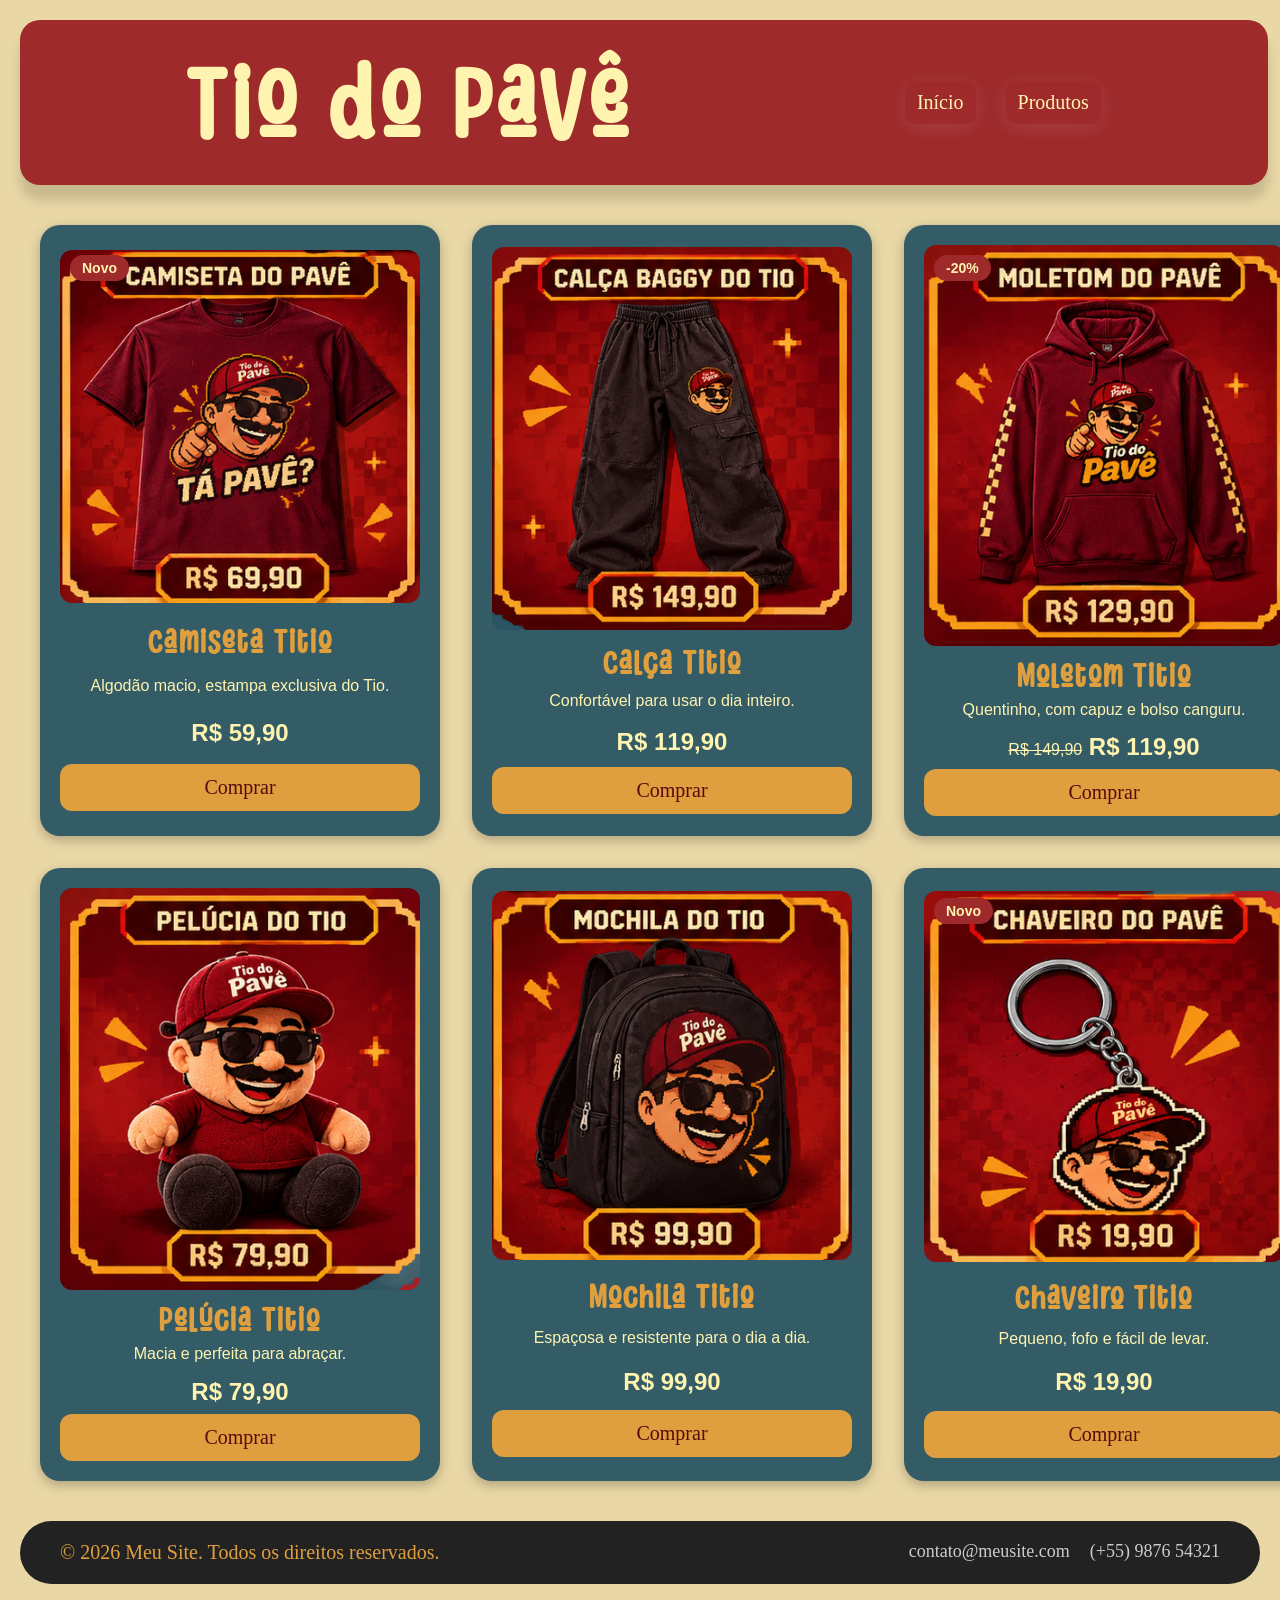
==== Produtos.html @ 4d3f7e50 "Finalização da estilização e do projeto" ====
<!DOCTYPE html>
<html lang="pt-BR">
<head>
    <meta charset="UTF-8">
    <meta name="viewport" content="width=device-width, initial-scale=1.0">
    <link rel="stylesheet" href="./Style/style.css">
    <title>Produtos</title>
</head>
<body>
    <header class="cabecalho">
        <h1 class="titulo">Tio do Pavê </h1>
        <nav>
            <a class="caixa-menu" href="index.html">Início</a>
            <a class="caixa-menu" href="Produtos.html">Produtos</a>
          
        </nav>
    </header>

    <section class="produtos">

        <div class="produto">
            <div class="selo">Novo</div>
            <img src="./img/Camiseta Titio.png" alt="Camiseta Tio">
            <h3 class="produto-nome">Camiseta Titio</h3>
            <p class="produto-descricao">Algodão macio, estampa exclusiva do Tio.</p>
            <p class="produto-preco">R$ 59,90</p>
            <a class="produto-botao" href="Contato.html">Comprar</a>
        </div>

        <div class="produto">
            <img src="./img/Calça Titio.png" alt="Calça Tio">
            <h3 class="produto-nome">Calça Titio</h3>
            <p class="produto-descricao">Confortável para usar o dia inteiro.</p>
            <p class="produto-preco">R$ 119,90</p>
            <a class="produto-botao" href="Contato.html">Comprar</a>
        </div>

        <div class="produto">
            <div class="selo">-20%</div>
            <img src="./img/Moletom TItio.png" alt="Moletom Tio">
            <h3 class="produto-nome">Moletom Titio</h3>
            <p class="produto-descricao">Quentinho, com capuz e bolso canguru.</p>
            <p class="produto-preco"><s>R$ 149,90</s> R$ 119,90</p>
            <a class="produto-botao" href="Contato.html">Comprar</a>
        </div>

        <div class="produto">
            <img src="./img/Pelucia TItio.png" alt="Pelucia Tio">
            <h3 class="produto-nome">Pelúcia Titio</h3>
            <p class="produto-descricao">Macia e perfeita para abraçar.</p>
            <p class="produto-preco">R$ 79,90</p>
            <a class="produto-botao" href="Contato.html">Comprar</a>
        </div>

        <div class="produto">
            <img src="./img/Mochila titio.png" alt="Mochila Tio">
            <h3 class="produto-nome">Mochila Titio</h3>
            <p class="produto-descricao">Espaçosa e resistente para o dia a dia.</p>
            <p class="produto-preco">R$ 99,90</p>
            <a class="produto-botao" href="Contato.html">Comprar</a>
        </div>

        <div class="produto">
            <div class="selo">Novo</div>
            <img src="./img/Chaveiro Titio.png" alt="Chaveiro Tio">
            <h3 class="produto-nome">Chaveiro Titio</h3>
            <p class="produto-descricao">Pequeno, fofo e fácil de levar.</p>
            <p class="produto-preco">R$ 19,90</p>
            <a class="produto-botao" href="Contato.html">Comprar</a>
        </div>

    </section>

     <footer class="rodape-linha">
  <p class="roda">© 2026 Meu Site. Todos os direitos reservados.</p>

  <div class="contato">
    <a href="mailto:contato@meusite.com"> contato@meusite.com</a>
    <a href="tel:+ 55 15 987654321"> (+55) 9876 54321 </a>
  </div>
</body>
</html>
---- Style/style.css ----
* {
    box-sizing: border-box;
}

@font-face {
    font-family: billzinho;
    src: url(../fonts/Super\ Chips.ttf);
}


body {
    margin: 0;
    font-family: Arial, sans-serif;
    background-color: #e9d8a6;
}

.cabecalho {
    display: flex;
    align-items: center;
    justify-content: space-around;
    padding: 36px 32px;
    background-color: #9e2a2b;
    width: 97.5%;
    border-radius: 20px 20px 20px 20px;
    margin: 20px 20px 20px 20px;
    box-shadow: 0 15px 12px rgba(0, 0, 0, 0.15);

}

.caixa-menu {
    color: #fff3b0;
    text-decoration: none;
    padding: 10px 12px;
    border-radius: 10px;
    transition: 0.2s;
    box-shadow: 0 4px 20px rgba(255, 255, 255, 0.104);


}

.caixa-menu:hover {
    background: #fff3b0;
    color: black;
    transform: translateY(-4px);
    box-shadow: 0 12px 24px rgba(0, 0, 0, 0.4);
}

.titulo {
    font-family: billzinho;
    font-size: 78px;
    color: #fff3b0;
    margin: 0;
    letter-spacing: 7px;


}

.titulo:hover {
    transform: translateY(-4px);
    box-shadow: 0 12px 24px rgba(0, 0, 0, 0.4);
}

.cabecalho nav {
    display: flex;
    gap: 30px;
}

.cabecalho nav a {
    color: #fff3b0;
    text-decoration: none;
    ;
    font-size: 20px;
    font-family: fantasy;
}

p {
    color: #fff3b0;
    font-size: 20px;
    text-align: center;

}

.container {
    display: flex;
    padding: 10px;
    gap: 12px;
    border-radius: 20px 20px 20px 20px;
    margin: 20px 20px 20px 20px;
    flex-direction: column;
    flex: 1;


}




.card {
    display: flex;
    background: #335c67;
    color: white;
    padding: 20px;
    gap: 30px;
    border-radius: 20px;
    box-shadow: 0 4px 12px rgba(2, 24, 171, 0.3);
    transition: box-shadow .2s, transform .2s;

}


.card:hover {
    transform: translateY(-4px);
    box-shadow: 0 12px 24px rgba(0, 0, 0, 0.4);
}



.intro {
    display: flex;
    align-items: center;
    gap: 40px;
    padding: 40px;
}


.titio {
    display: flex;
    align-items: center;
    gap: 40px;
    padding: 40px;

}


.img {
    width: 900px;
    height: auto;
    border-radius: 12px;
    box-shadow: 0 12px 12px rgba(255, 0, 0, 0.3);
    transition: box-shadow .2s, transform .2s;

}


.img:hover {
    transform: translateY(-4px);
    box-shadow: 0 12px 24px rgba(255, 0, 0, 0.4);
}


.pai {
    flex: 1;
}

.titu {
    color: #e09f3e;
    font-family: billzinho;
    letter-spacing: 3px;

}

hr {
    border: none;
    border-top: 1px solid #000000;
    margin: 1110px 0;

}


.rodape-linha {
    display: flex;
    justify-content: space-between;
    align-items: flex-start;
    flex-wrap: wrap;
    gap: 19px;
    background: #222;
    color: #ece7e7;
    padding: 20px 40px;
    font-size: 18px;
    font-family: italic;

    border-radius: 50px 50px 50px 50px;
    margin: 20px 20px 20px 20px;

}

.rodape-linha p {
    margin: 0px;
}

.contato,
.rodape-linha nav {
    display: flex;
    gap: 20px;
}

.rodape-linha a {
    color: #ccc;
    text-decoration: none;
}

.rodape-linha a:hover {
    color: #fff;
}


.roda {
    color: #e09f3e;
}




.produtos {
    display: grid;
    grid-template-columns: repeat(3, 1fr);
    gap: 32px;
    max-width: 1400px;
    margin: 40px auto;
    padding: 0 40px;
}

.produto {
    position: relative;
    display: flex;
    justify-content: space-around;
    flex-direction: column;
    gap: 8px;
    width: 400px;
    background: #335c67;
    padding: 20px;
    border-radius: 20px;
    box-shadow: 0 4px 12px rgba(0, 0, 0, 0.25);
    transition: box-shadow .2s, transform .2s;
}

.produto:hover {
    transform: translateY(-4px);
    box-shadow: 0 12px 24px rgba(0, 0, 0, 0.4);
}

.produto img {
    width: 100%;
    background: #fff3b0;
    border-radius: 12px;
    margin-bottom: 6px;
    transition: transform .3s;
}



.selo {
    position: absolute;
    top: 30px;
    left: 30px;
    z-index: 1;
    padding: 5px 12px;
    border-radius: 999px;
    background: #9e2a2b;
    color: #fff3b0;
    font-size: 14px;
    font-weight: bold;
    font-family: Arial, sans-serif;
}

.produto-nome {
    margin: 0;
    color: #e09f3e;
    font-family: billzinho;
    font-size: 26px;
    letter-spacing: 2px;
    text-align: center;
}

.produto-descricao {
    margin: 0;
    font-size: 16px;
    line-height: 1.4;
}

.produto-preco {
    margin: 4px 0 0 0;
    font-size: 24px;
    font-weight: bold;
}

.produto-preco s {
    font-size: 16px;
    font-weight: normal;

}

.produto-botao {
    padding: 12px;
    border-radius: 12px;
    background: #e09f3e;
    color: #540b0e;
    text-align: center;
    text-decoration: none;
    font-family: fantasy;
    font-size: 20px;
}

.produto-botao:hover {
    background: #fff3b0;
    transform: translateY(-3px);
}
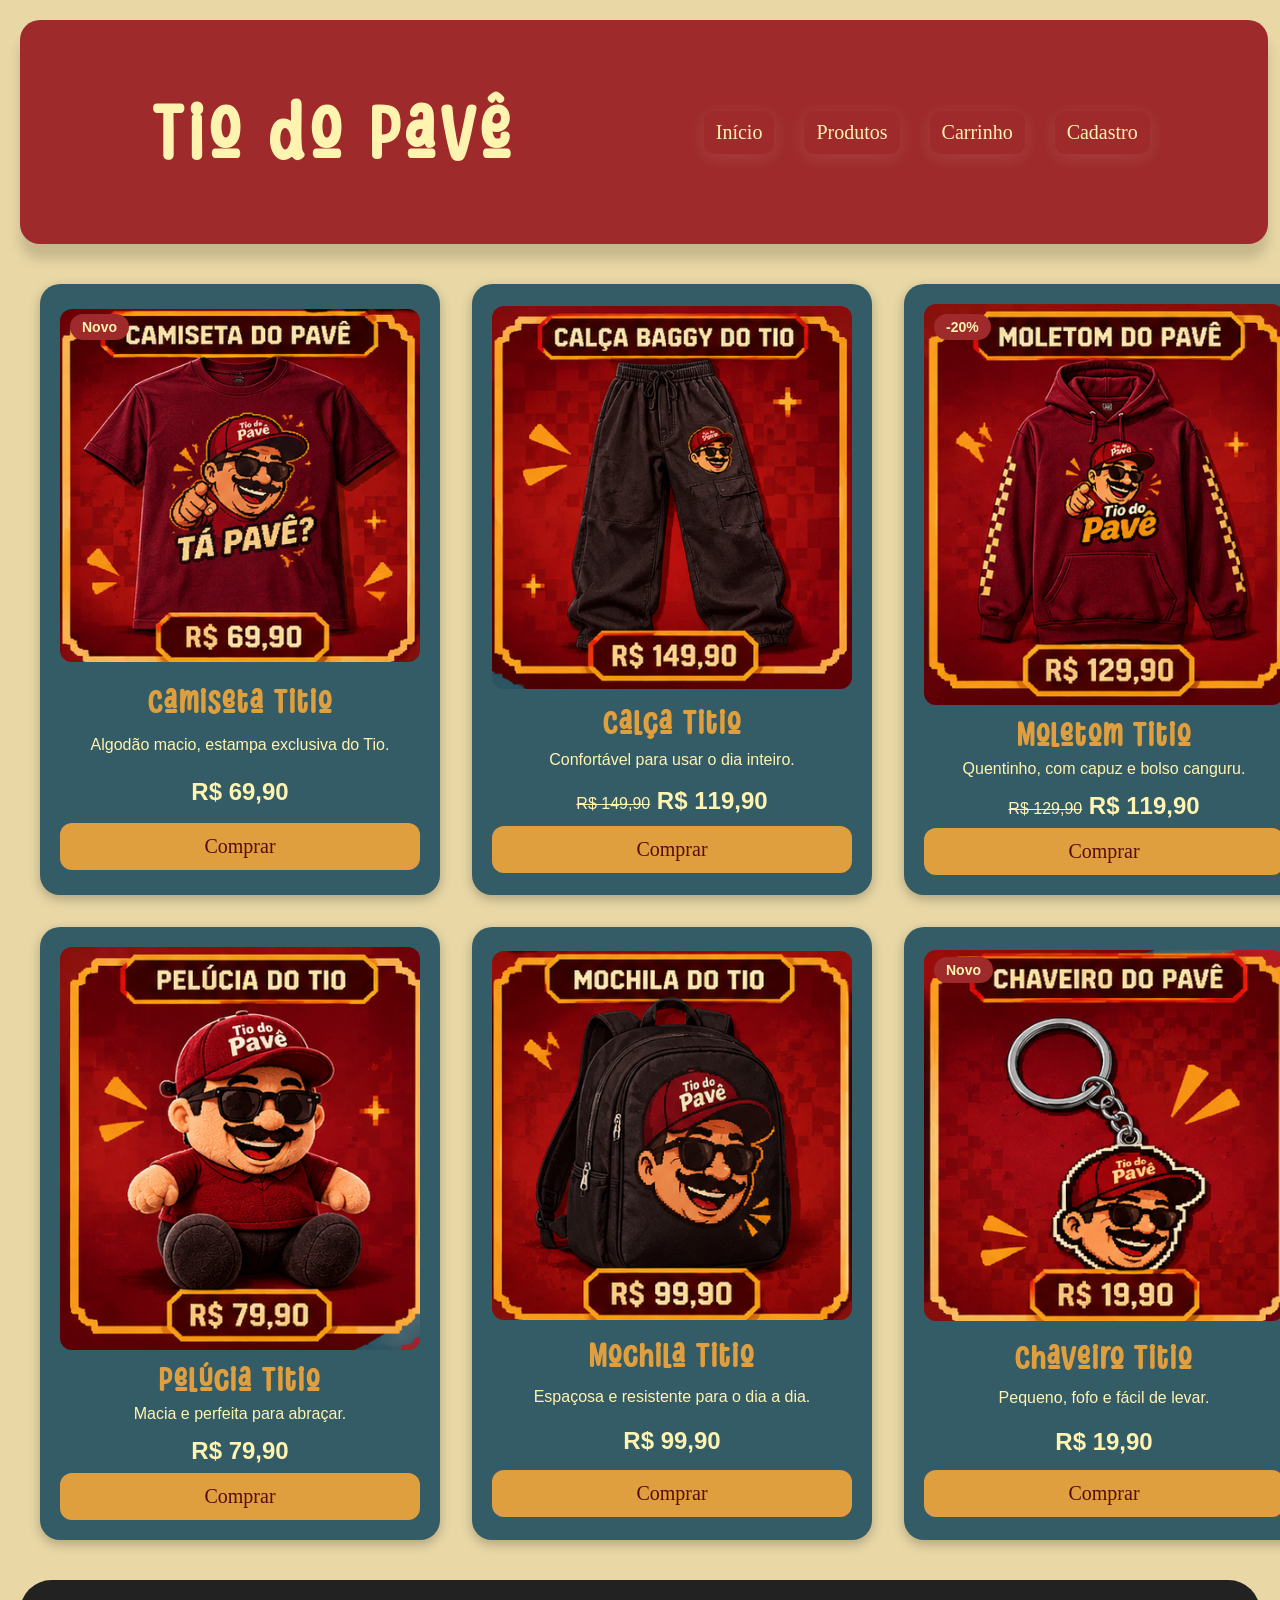
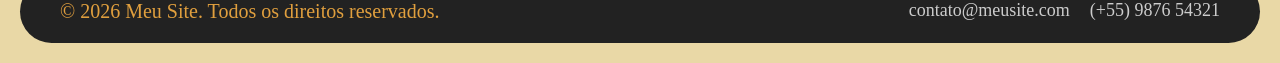
==== commit 546898a1: "Finalização do projeto e da estilização" ====
--- a/Produtos.html
+++ b/Produtos.html
@@ -4,14 +4,20 @@
     <meta charset="UTF-8">
     <meta name="viewport" content="width=device-width, initial-scale=1.0">
     <link rel="stylesheet" href="./Style/style.css">
-    <title>Produtos</title>
+    <title>Produtos | Titio</title>
 </head>
 <body>
     <header class="cabecalho">
-        <h1 class="titulo">Tio do Pavê </h1>
+        <a href="index.html" class="titulo">
+            <h1 >Tio do Pavê </h1>
+        </a>
         <nav>
             <a class="caixa-menu" href="index.html">Início</a>
             <a class="caixa-menu" href="Produtos.html">Produtos</a>
+            <a class="caixa-menu" href="carrinho.html">Carrinho</a>
+            <a  class="caixa-menu" href="cadastro.html">Cadastro</a>
+
+            
           
         </nav>
     </header>
@@ -23,16 +29,16 @@
             <img src="./img/Camiseta Titio.png" alt="Camiseta Tio">
             <h3 class="produto-nome">Camiseta Titio</h3>
             <p class="produto-descricao">Algodão macio, estampa exclusiva do Tio.</p>
-            <p class="produto-preco">R$ 59,90</p>
-            <a class="produto-botao" href="Contato.html">Comprar</a>
+            <p class="produto-preco">R$ 69,90</p>
+            <a class="produto-botao" href="carrinho.html">Comprar</a>
         </div>
 
         <div class="produto">
             <img src="./img/Calça Titio.png" alt="Calça Tio">
             <h3 class="produto-nome">Calça Titio</h3>
             <p class="produto-descricao">Confortável para usar o dia inteiro.</p>
-            <p class="produto-preco">R$ 119,90</p>
-            <a class="produto-botao" href="Contato.html">Comprar</a>
+            <p class="produto-preco"><s>R$ 149,90</s> R$ 119,90</p>
+            <a class="produto-botao" href="carrinho.html">Comprar</a>
         </div>
 
         <div class="produto">
@@ -40,8 +46,8 @@
             <img src="./img/Moletom TItio.png" alt="Moletom Tio">
             <h3 class="produto-nome">Moletom Titio</h3>
             <p class="produto-descricao">Quentinho, com capuz e bolso canguru.</p>
-            <p class="produto-preco"><s>R$ 149,90</s> R$ 119,90</p>
-            <a class="produto-botao" href="Contato.html">Comprar</a>
+            <p class="produto-preco"><s>R$ 129,90</s> R$ 119,90</p>
+            <a class="produto-botao" href="carrinho.html">Comprar</a>
         </div>
 
         <div class="produto">
@@ -49,7 +55,7 @@
             <h3 class="produto-nome">Pelúcia Titio</h3>
             <p class="produto-descricao">Macia e perfeita para abraçar.</p>
             <p class="produto-preco">R$ 79,90</p>
-            <a class="produto-botao" href="Contato.html">Comprar</a>
+            <a class="produto-botao" href="carrinho.html">Comprar</a>
         </div>
 
         <div class="produto">
@@ -57,7 +63,7 @@
             <h3 class="produto-nome">Mochila Titio</h3>
             <p class="produto-descricao">Espaçosa e resistente para o dia a dia.</p>
             <p class="produto-preco">R$ 99,90</p>
-            <a class="produto-botao" href="Contato.html">Comprar</a>
+            <a class="produto-botao" href="carrinho.html">Comprar</a>
         </div>
 
         <div class="produto">
@@ -66,8 +72,9 @@
             <h3 class="produto-nome">Chaveiro Titio</h3>
             <p class="produto-descricao">Pequeno, fofo e fácil de levar.</p>
             <p class="produto-preco">R$ 19,90</p>
-            <a class="produto-botao" href="Contato.html">Comprar</a>
+            <a class="produto-botao" href="carrinho.html">Comprar</a>
         </div>
+        
 
     </section>
 
--- a/Style/style.css
+++ b/Style/style.css
@@ -1,19 +1,40 @@
+/* ==========================================================
+   RESET GERAL
+   ========================================================== */
+
+/* Faz padding e borda entrarem no cálculo da largura/altura dos elementos */
 * {
     box-sizing: border-box;
 }
 
+/* ==========================================================
+   FONTE PERSONALIZADA
+   ========================================================== */
+
+/* Registra a fonte "Super Chips" com o nome "billzinho" para usar nos títulos */
 @font-face {
     font-family: billzinho;
     src: url(../fonts/Super\ Chips.ttf);
 }
 
-
+/* ==========================================================
+   PÁGINA
+   ========================================================== */
+
+/* Corpo da página: sem margem padrão, fonte Arial e fundo bege */
 body {
     margin: 0;
     font-family: Arial, sans-serif;
     background-color: #e9d8a6;
-}
-
+
+}
+
+/* ==========================================================
+   CABEÇALHO
+   ========================================================== */
+
+/* .cabecalho: barra vermelha no topo com título e menu lado a lado.
+   Bordas arredondadas e sombra para dar efeito de "flutuando" */
 .cabecalho {
     display: flex;
     align-items: center;
@@ -25,8 +46,11 @@
     margin: 20px 20px 20px 20px;
     box-shadow: 0 15px 12px rgba(0, 0, 0, 0.15);
 
-}
-
+
+}
+
+/* .caixa-menu: botão/link do menu. Texto amarelo claro, cantos arredondados
+   e leve brilho. A transição deixa o hover suave (0,2s) */
 .caixa-menu {
     color: #fff3b0;
     text-decoration: none;
@@ -38,6 +62,8 @@
 
 }
 
+/* .caixa-menu:hover: ao passar o mouse, o fundo fica amarelo, o texto preto,
+   e o botão sobe 4px com uma sombra mais forte */
 .caixa-menu:hover {
     background: #fff3b0;
     color: black;
@@ -45,26 +71,42 @@
     box-shadow: 0 12px 24px rgba(0, 0, 0, 0.4);
 }
 
+/* .titulo: título "Tio do Pavê" no cabeçalho. Usa a fonte billzinho,
+   cor amarela e espaçamento entre letras.
+   OBS: padding-top não aceita valor negativo, então essa linha é ignorada */
 .titulo {
     font-family: billzinho;
-    font-size: 78px;
+    font-size: 30px;
     color: #fff3b0;
     margin: 0;
     letter-spacing: 7px;
-
-
-}
-
+    text-decoration: none;
+    border-bottom: none;
+    padding-left: 15px;
+    padding-right: 15px;
+    padding-top: -100px;
+}
+
+/* .titulo:hover: ao passar o mouse, o título sobe 4px e ganha sombra */
 .titulo:hover {
     transform: translateY(-4px);
     box-shadow: 0 12px 24px rgba(0, 0, 0, 0.4);
-}
-
+    border-radius: 20px;
+    text-decoration: none;
+    border-bottom: none;
+
+}
+
+/* .cabecalho nav: menu de navegação dentro do cabeçalho.
+   Deixa os links lado a lado com 30px de espaço entre eles */
 .cabecalho nav {
     display: flex;
     gap: 30px;
 }
 
+/* .cabecalho nav a: links do menu do cabeçalho, sem sublinhado,
+   em amarelo claro e com a fonte "fantasy".
+   OBS: há um ";" solto no meio, sem efeito */
 .cabecalho nav a {
     color: #fff3b0;
     text-decoration: none;
@@ -73,6 +115,11 @@
     font-family: fantasy;
 }
 
+/* ==========================================================
+   TEXTO
+   ========================================================== */
+
+/* p: todos os parágrafos do site. Amarelo claro, 20px e centralizados */
 p {
     color: #fff3b0;
     font-size: 20px;
@@ -80,6 +127,12 @@
 
 }
 
+/* ==========================================================
+   CONTAINER E CARDS
+   ========================================================== */
+
+/* .container: caixa que empilha seus itens na vertical (coluna)
+   com 12px de espaço entre eles */
 .container {
     display: flex;
     padding: 10px;
@@ -95,26 +148,40 @@
 
 
 
+/* .card: cartão azul-esverdeado com cantos arredondados e sombra azul.
+   Os itens internos ficam lado a lado, com 30px de espaço */
 .card {
     display: flex;
     background: #335c67;
     color: white;
     padding: 20px;
-    gap: 30px;
+    gap: 30px;  
     border-radius: 20px;
     box-shadow: 0 4px 12px rgba(2, 24, 171, 0.3);
     transition: box-shadow .2s, transform .2s;
 
 }
 
-
+.car{
+    display: flex;
+    width: 30%;
+    font-family: Arial, Helvetica, sans-serif;
+    margin-left: 600px;
+}
+
+/* .card:hover: ao passar o mouse, o card sobe 4px e a sombra aumenta */
 .card:hover {
     transform: translateY(-4px);
     box-shadow: 0 12px 24px rgba(0, 0, 0, 0.4);
 }
 
 
-
+/* ==========================================================
+   SEÇÕES DE INTRODUÇÃO
+   ========================================================== */
+
+/* .intro: seção de introdução. Itens lado a lado, centralizados
+   verticalmente, com espaço de 40px entre eles */
 .intro {
     display: flex;
     align-items: center;
@@ -123,6 +190,8 @@
 }
 
 
+/* .titio: seção com o mesmo layout da .intro (itens lado a lado,
+   centralizados verticalmente, 40px de espaço) */
 .titio {
     display: flex;
     align-items: center;
@@ -132,6 +201,12 @@
 }
 
 
+/* ==========================================================
+   IMAGENS
+   ========================================================== */
+
+/* .img: imagem grande (900px de largura) com cantos arredondados
+   e sombra vermelha */
 .img {
     width: 900px;
     height: auto;
@@ -142,16 +217,24 @@
 }
 
 
+/* .img:hover: ao passar o mouse, a imagem sobe 4px e a sombra vermelha aumenta */
 .img:hover {
     transform: translateY(-4px);
     box-shadow: 0 12px 24px rgba(255, 0, 0, 0.4);
 }
 
 
+/* ==========================================================
+   LAYOUT E TÍTULOS
+   ========================================================== */
+
+/* .pai: ocupa todo o espaço livre dentro de um container flex */
 .pai {
     flex: 1;
 }
 
+/* .titu: título de seção em laranja, com a fonte billzinho
+   e um leve espaçamento entre letras */
 .titu {
     color: #e09f3e;
     font-family: billzinho;
@@ -159,6 +242,8 @@
 
 }
 
+/* hr: linha divisória. Só a borda de cima aparece (1px preta).
+   OBS: a margem de 1110px é muito grande e vai criar um espaço enorme */
 hr {
     border: none;
     border-top: 1px solid #000000;
@@ -167,6 +252,13 @@
 }
 
 
+/* ==========================================================
+   RODAPÉ
+   ========================================================== */
+
+/* .rodape-linha: rodapé escuro com cantos bem arredondados.
+   Os itens ficam espalhados nas laterais e quebram de linha se faltar espaço.
+   OBS: "italic" não é uma fonte válida em font-family (seria font-style) */
 .rodape-linha {
     display: flex;
     justify-content: space-between;
@@ -184,26 +276,32 @@
 
 }
 
+/* .rodape-linha p: tira a margem dos parágrafos dentro do rodapé */
 .rodape-linha p {
     margin: 0px;
 }
 
+/* .contato e .rodape-linha nav: deixam os itens de contato e o menu do rodapé
+   lado a lado, com 20px de espaço entre eles */
 .contato,
 .rodape-linha nav {
     display: flex;
     gap: 20px;
 }
 
+/* .rodape-linha a: links do rodapé, em cinza claro e sem sublinhado */
 .rodape-linha a {
     color: #ccc;
     text-decoration: none;
 }
 
+/* .rodape-linha a:hover: ao passar o mouse, o link do rodapé fica branco */
 .rodape-linha a:hover {
     color: #fff;
 }
 
 
+/* .roda: texto do rodapé em laranja (mesma cor dos títulos) */
 .roda {
     color: #e09f3e;
 }
@@ -211,6 +309,12 @@
 
 
 
+/* ==========================================================
+   PRODUTOS
+   ========================================================== */
+
+/* .produtos: grade da lista de produtos, com 3 colunas do mesmo tamanho,
+   32px de espaço entre elas, largura máxima de 1400px e centralizada */
 .produtos {
     display: grid;
     grid-template-columns: repeat(3, 1fr);
@@ -220,6 +324,8 @@
     padding: 0 40px;
 }
 
+/* .produto: cartão de cada produto (400px de largura), com conteúdo em coluna.
+   position: relative permite posicionar o selo por cima dele */
 .produto {
     position: relative;
     display: flex;
@@ -234,11 +340,14 @@
     transition: box-shadow .2s, transform .2s;
 }
 
+/* .produto:hover: ao passar o mouse, o cartão sobe 4px e a sombra aumenta */
 .produto:hover {
     transform: translateY(-4px);
     box-shadow: 0 12px 24px rgba(0, 0, 0, 0.4);
 }
 
+/* .produto img: foto do produto. Ocupa toda a largura do cartão,
+   com fundo amarelo claro e cantos arredondados */
 .produto img {
     width: 100%;
     background: #fff3b0;
@@ -249,6 +358,8 @@
 
 
 
+/* .selo: etiqueta redonda (ex.: "Promoção") posicionada no canto superior
+   esquerdo do cartão, por cima da imagem (z-index: 1) */
 .selo {
     position: absolute;
     top: 30px;
@@ -263,6 +374,8 @@
     font-family: Arial, sans-serif;
 }
 
+/* .produto-nome: nome do produto, centralizado, em laranja
+   e com a fonte billzinho */
 .produto-nome {
     margin: 0;
     color: #e09f3e;
@@ -272,24 +385,29 @@
     text-align: center;
 }
 
+/* .produto-descricao: texto de descrição do produto (16px, com bom espaço entre linhas) */
 .produto-descricao {
     margin: 0;
     font-size: 16px;
     line-height: 1.4;
 }
 
+/* .produto-preco: preço do produto, grande (24px) e em negrito */
 .produto-preco {
     margin: 4px 0 0 0;
     font-size: 24px;
     font-weight: bold;
 }
 
+/* .produto-preco s: preço antigo riscado (tag <s>), menor e sem negrito */
 .produto-preco s {
     font-size: 16px;
     font-weight: normal;
 
 }
 
+/* .produto-botao: botão de compra do produto. Fundo laranja, texto vinho,
+   cantos arredondados e fonte "fantasy" */
 .produto-botao {
     padding: 12px;
     border-radius: 12px;
@@ -301,7 +419,177 @@
     font-size: 20px;
 }
 
+/* .produto-botao:hover: ao passar o mouse, o botão fica amarelo claro e sobe 3px */
 .produto-botao:hover {
     background: #fff3b0;
     transform: translateY(-3px);
-}+}
+
+/* ==========================================================
+   FORMULÁRIO ESCURO - classes: row, g-3, col-12, md:col-6,
+   md:col-4, md:col-2, form-label, form-control, form-field, check
+   Para usar as cores do Tio do Pavê, troque só as variáveis do .row.
+   Ex.: --fundo: #335c67; --campo-borda: #fff3b0; --destaque: #e09f3e;
+   ========================================================== */
+
+/* .row: o formulário. Grade de 12 colunas com fundo escuro e cantos arredondados.
+   Por padrão (celular) cada item ocupa a linha inteira */
+.row {
+    --fundo: #e9c46a ;
+    --borda-caixa: #1e2228;
+    --campo-borda: #30363d;
+    --texto: #000;
+    --placeholder: #6b7480;
+    --destaque: #0a8bff;
+    --foco: #0b6cc4;
+    
+    
+    display: grid;
+    grid-template-columns: repeat(12, 1fr);
+    padding: 24px;
+    background: var(--fundo);
+    border: 1px solid var(--borda-caixa);
+    border-radius: 12px;
+    color: var(--texto);
+    font-family: italic;
+    margin: 30px;
+}
+
+/* .g-3: espaço entre os campos */
+.espaço {
+    gap: 16px 12px;
+}
+
+.row  {
+    grid-column: span 12;
+}
+
+/* .col-12: ocupa a linha inteira */
+.col-12 {
+    grid-column: span 12;
+}
+
+/* .form-label: texto acima de cada campo */
+.form-label {
+    display: block;
+    margin-bottom: 8px;
+    font-size: 16px;
+    font-weight: 600;
+    color: var(--texto);
+}
+
+/* .form-control: campos de texto, e-mail, senha e a lista de seleção */
+.form-control {
+    width: 100%;
+    height: 46px;
+    padding: 0 16px;
+    background: transparent;
+    border: 1px solid var(--campo-borda);
+    border-radius: 10px;
+    color: var(--texto);
+    font-family: inherit;
+    font-size: 16px;
+}
+
+.form-control::placeholder {
+    color: var(--placeholder);
+}
+
+/* Campo selecionado: borda azul */
+.form-control:focus {
+    outline: none;
+    border-color: var(--foco);
+    box-shadow: 0 0 0 1px var(--foco);
+}
+
+/* Select (lista "State") com setinha própria */
+select.form-control {
+    appearance: none;
+    padding-right: 40px;
+    background-image: url("data:image/svg+xml,%3Csvg xmlns='http://www.w3.org/2000/svg' width='16' height='16' fill='none' stroke='%23f0f0f0' stroke-width='2' stroke-linecap='round' stroke-linejoin='round'%3E%3Cpath d='m3 6 5 5 5-5'/%3E%3C/svg%3E");
+    background-repeat: no-repeat;
+    background-position: right 14px center;
+}
+
+select.form-control option {
+    background: whitesmoke;
+    color: var(--texto);
+}
+
+/* .form-field: caixa do checkbox com o texto ao lado */
+.form-field {
+    display: flex;
+    align-items: center;
+    gap: 10px;
+}
+
+.form-field label {
+    font-size: 16px;
+    cursor: pointer;
+}
+
+/* .check: o quadradinho do checkbox */
+.check {
+    appearance: none;
+    width: 24px;
+    height: 24px;
+    margin: 0;
+    border: 1px solid var(--campo-borda);
+    border-radius: 6px;
+    background: transparent;
+    cursor: pointer;
+}
+
+.check:checked {
+    background: var(--destaque);
+    border-color: var(--destaque);
+}
+
+.check:focus-visible {
+    outline: 2px solid var(--foco);
+    outline-offset: 2px;
+}
+
+/* Botão azul de enviar (qualquer <button> dentro do formulário) */
+.row button {
+    padding: 12px 16px;
+    border: none;
+    border-radius: 8px;
+    background: var(--destaque);
+    color: #fff;
+    font-family: inherit;
+    font-size: 16px;
+    font-weight: 500;
+    cursor: pointer;
+    transition: filter .2s, transform .2s;
+}
+
+.row button:hover {
+    filter: brightness(1.1);
+    transform: translateY(-2px);
+}
+
+/* Telas médias e grandes (768px ou mais): as colunas "md:" passam a valer.
+   Os ":" das classes precisam de "\" no CSS */
+@media (min-width: 768px) {
+    .md\:col-6 {
+        grid-column: span 6;
+    }
+
+    .md\:col-4 {
+        grid-column: span 4;
+    }
+
+    .md\:col-2 {
+        grid-column: span 2;
+    }
+}
+
+
+
+
+
+
+
+
+
